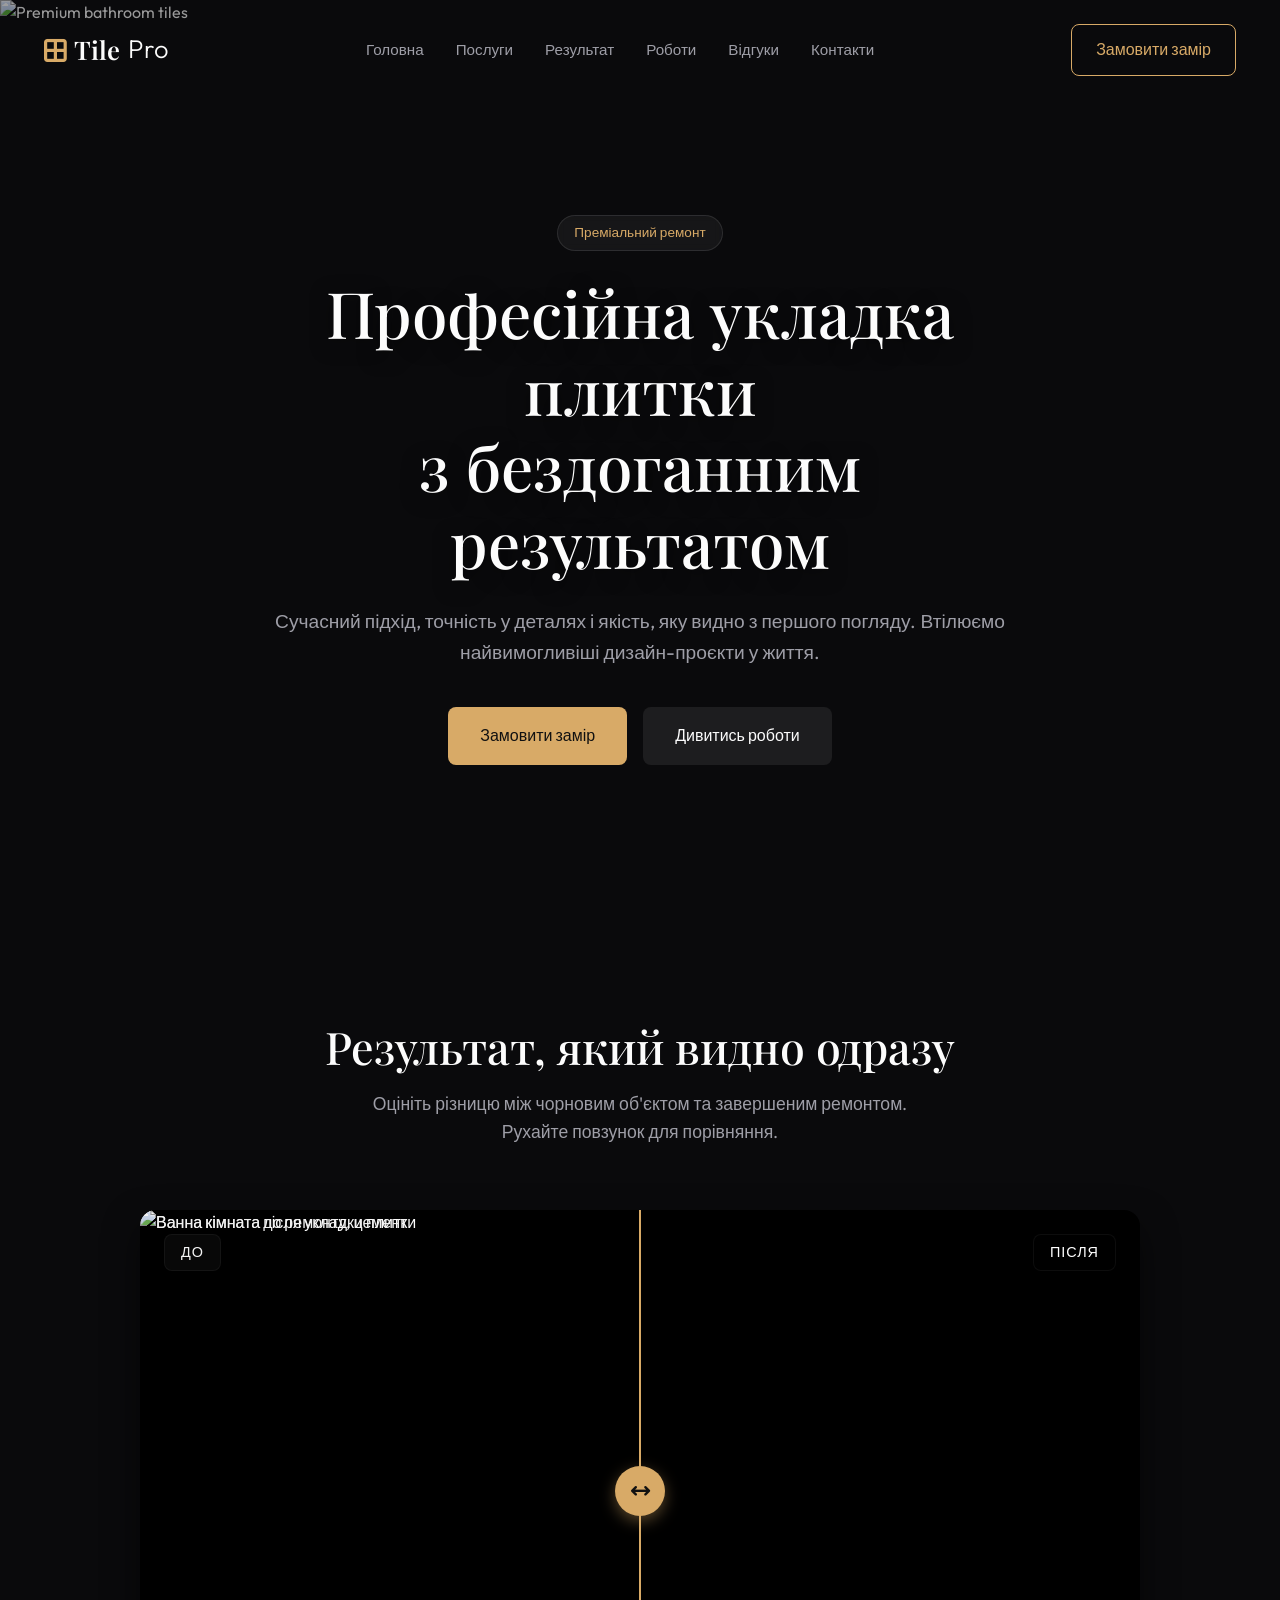
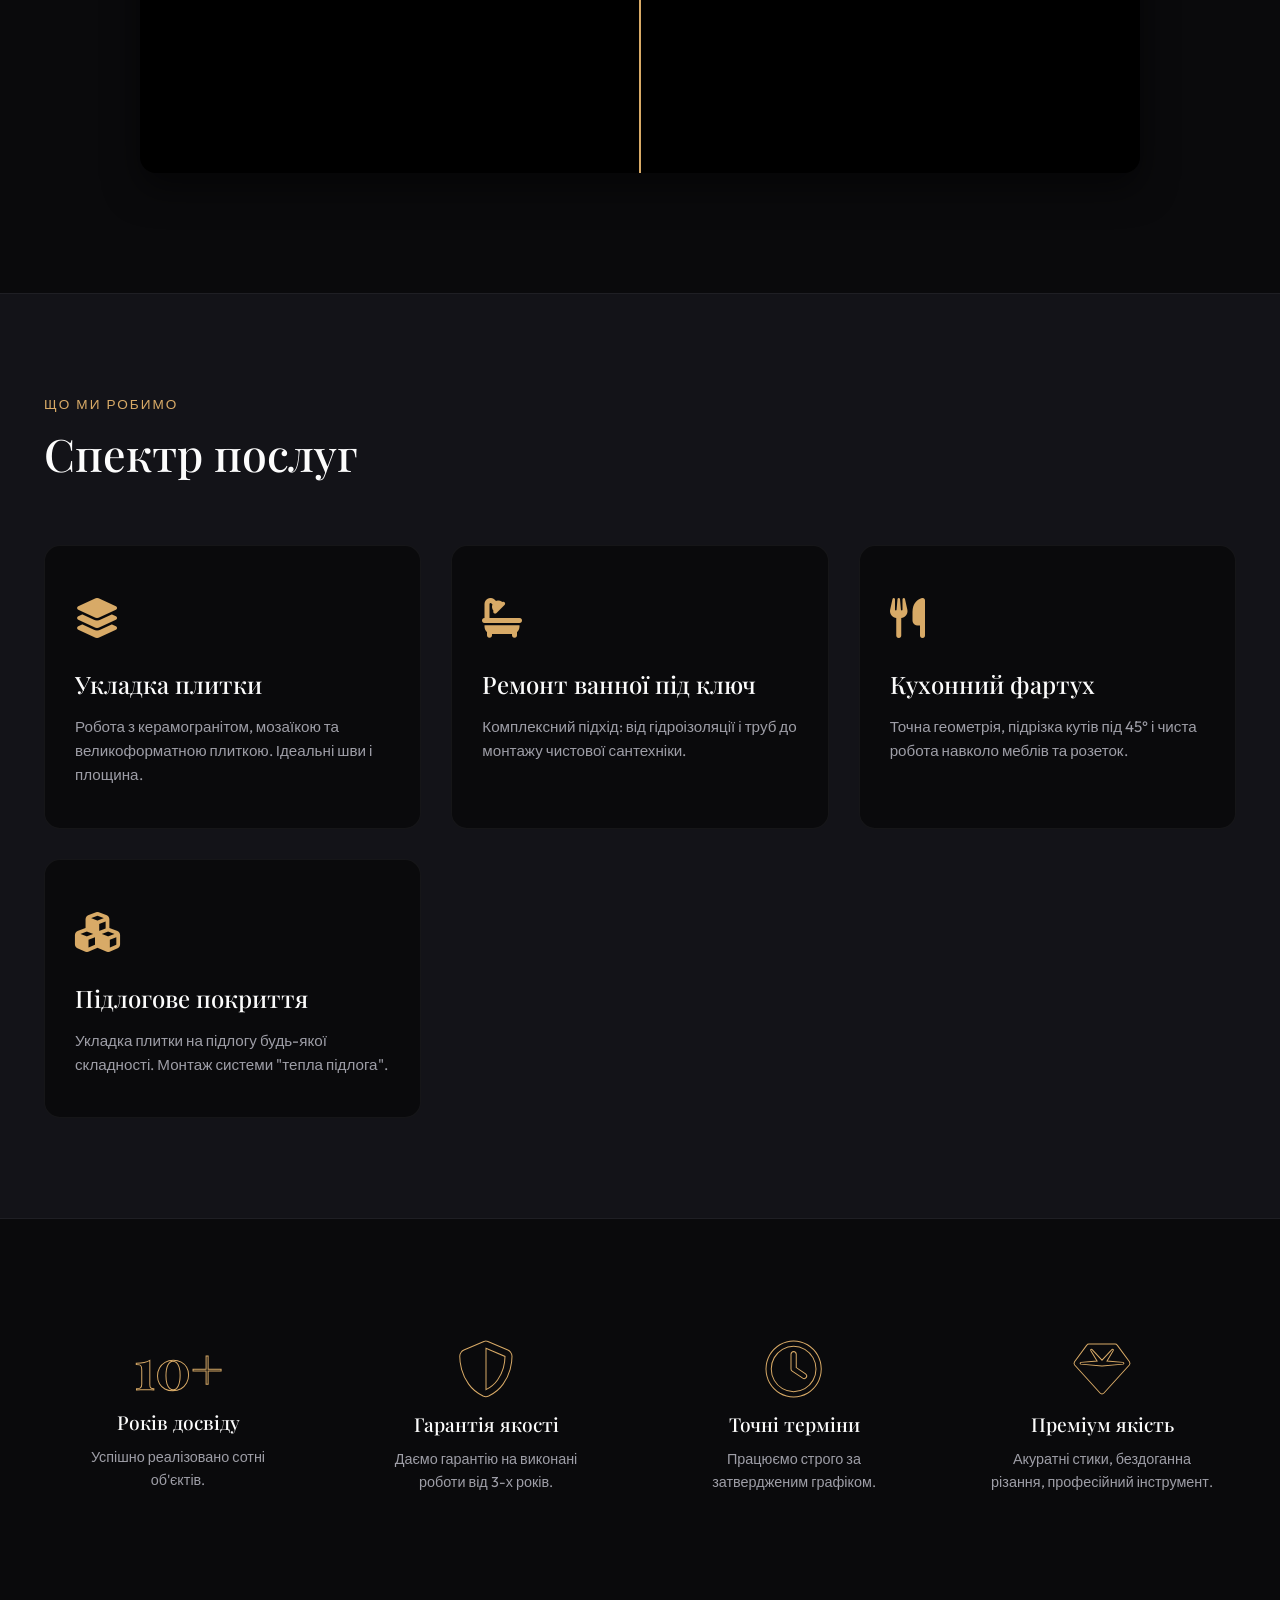
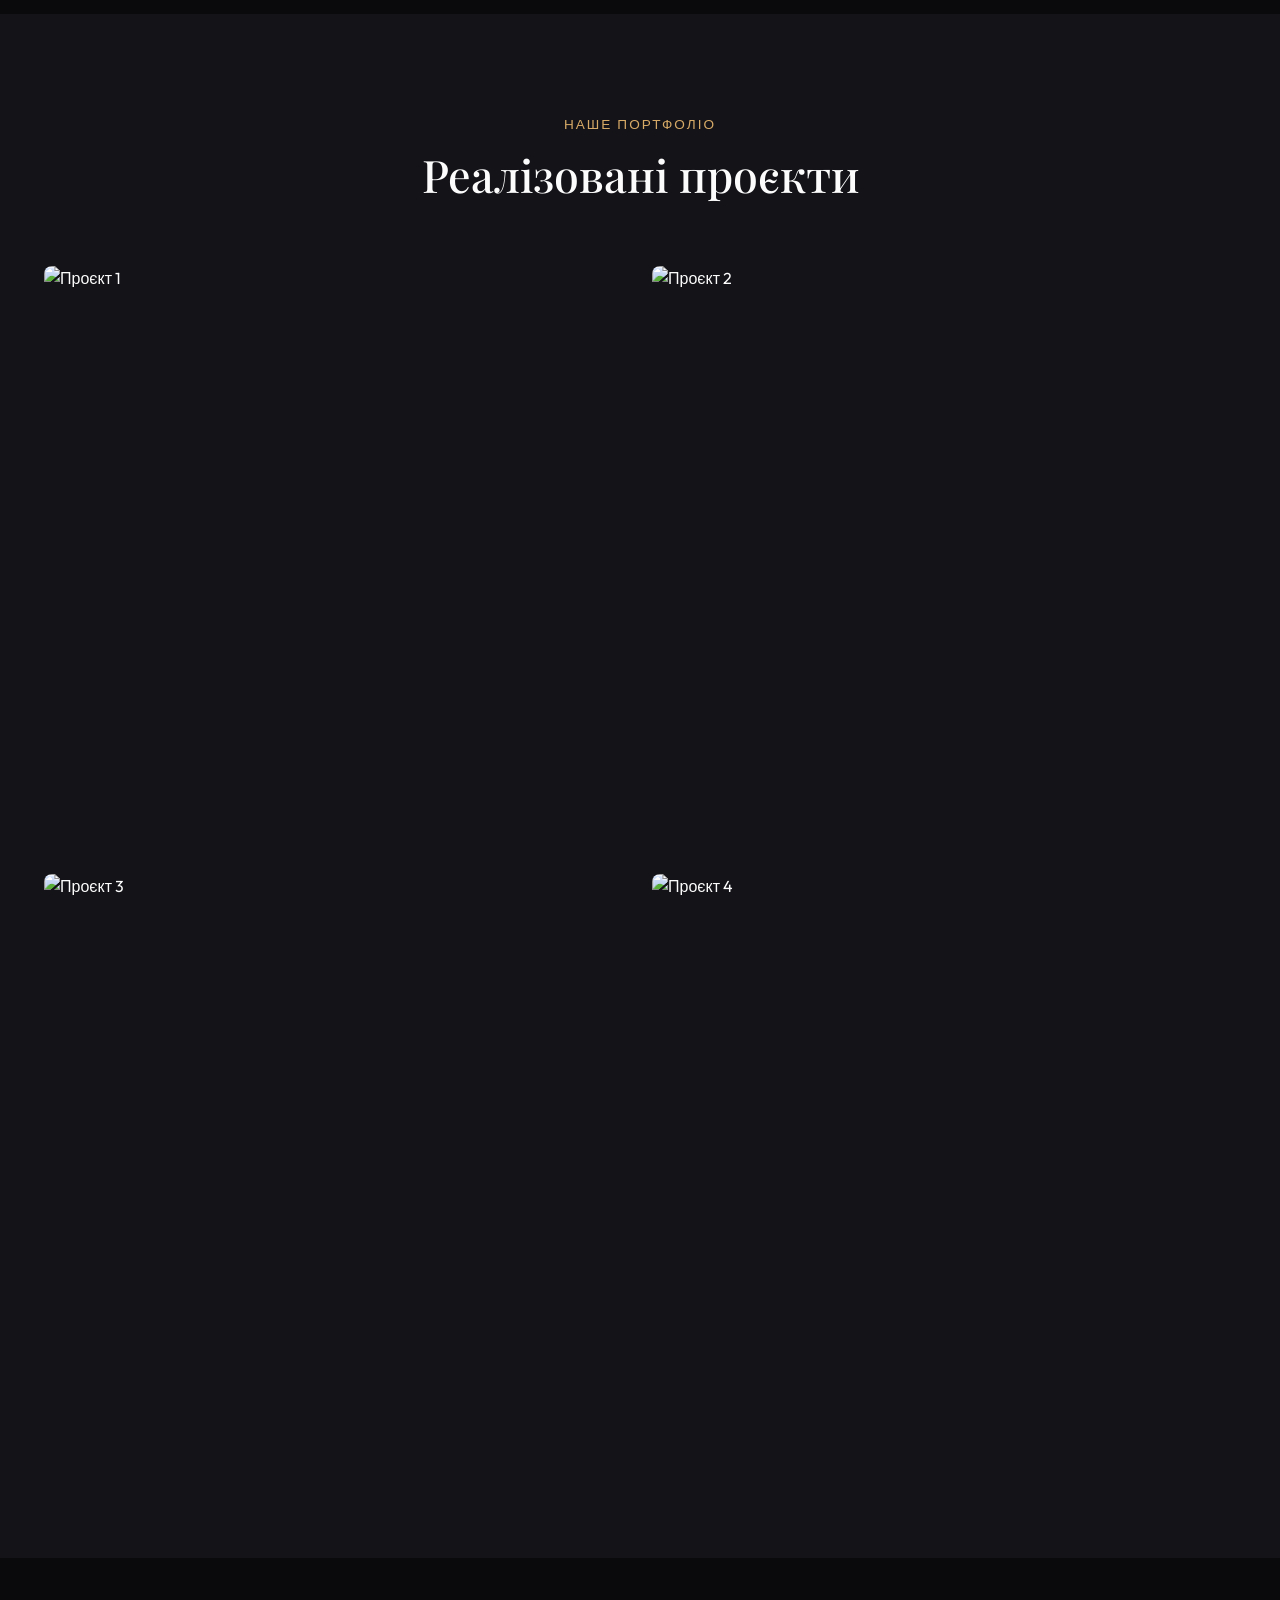
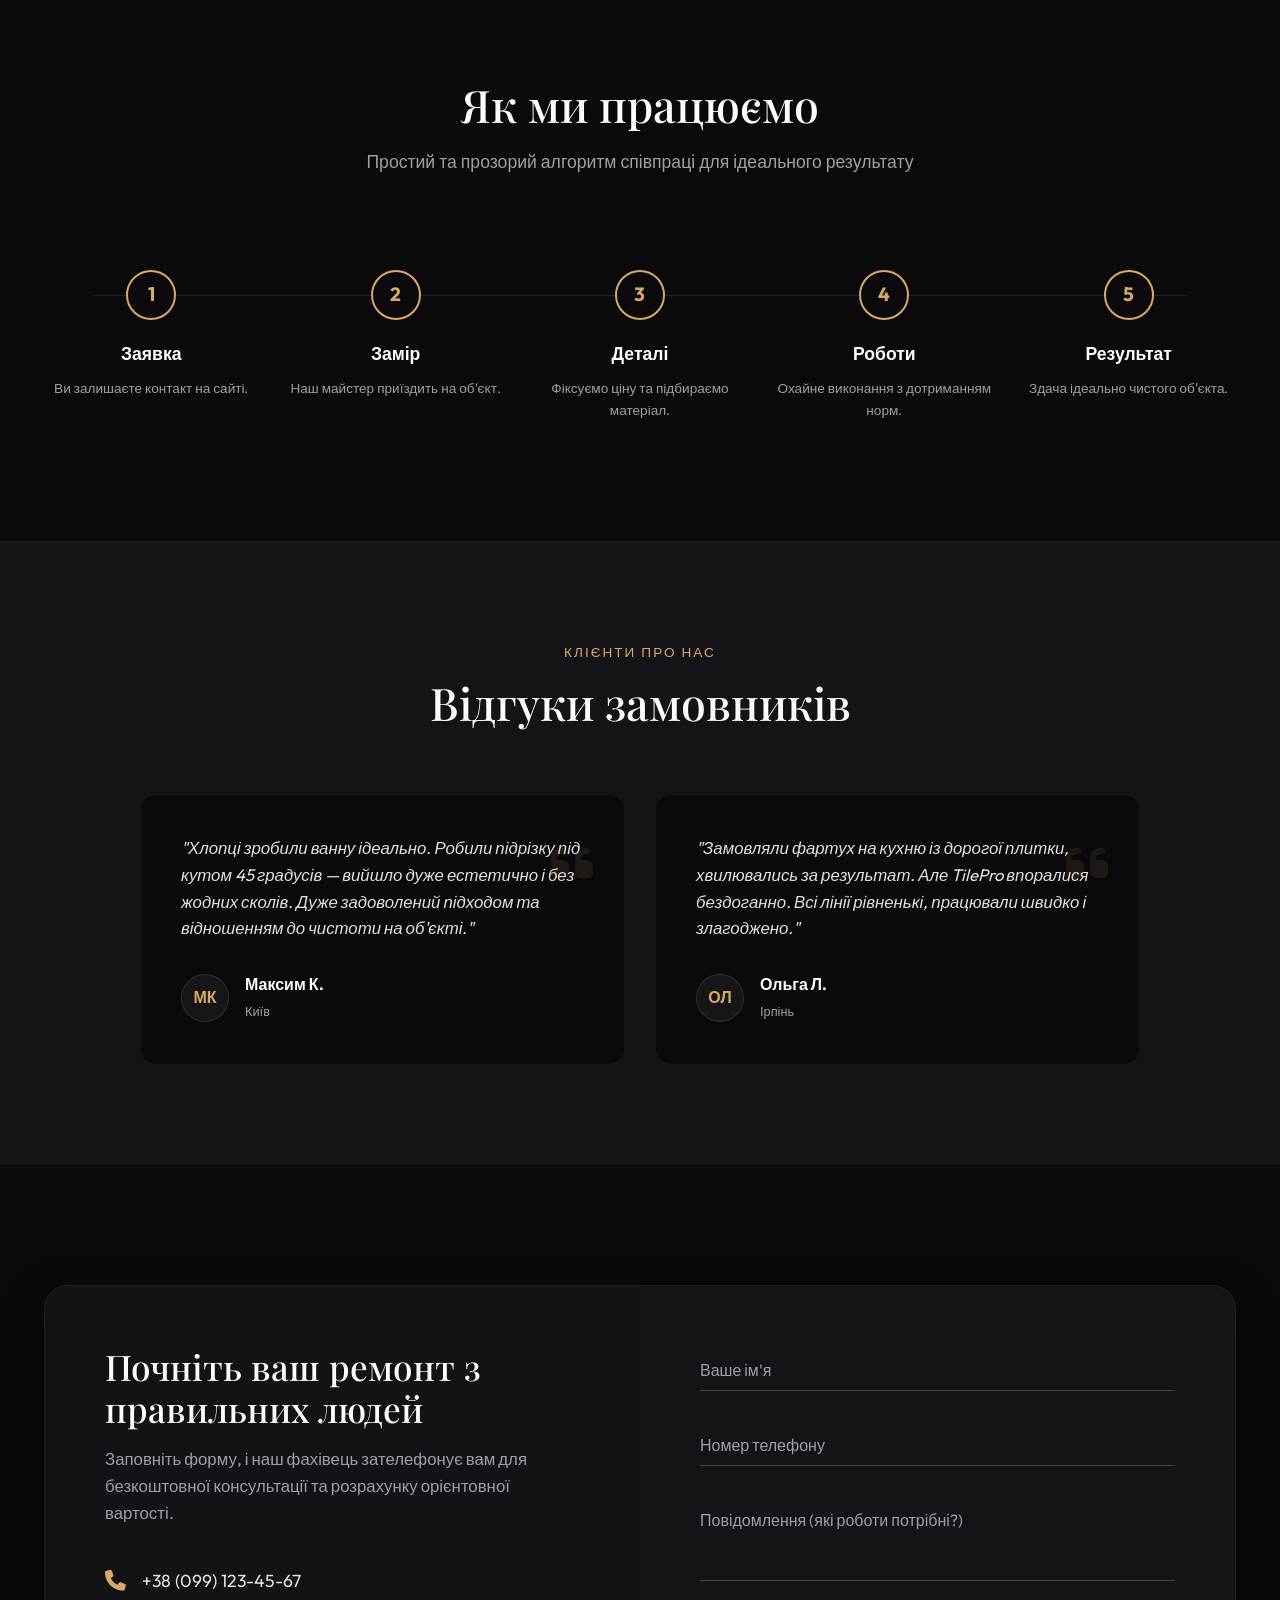
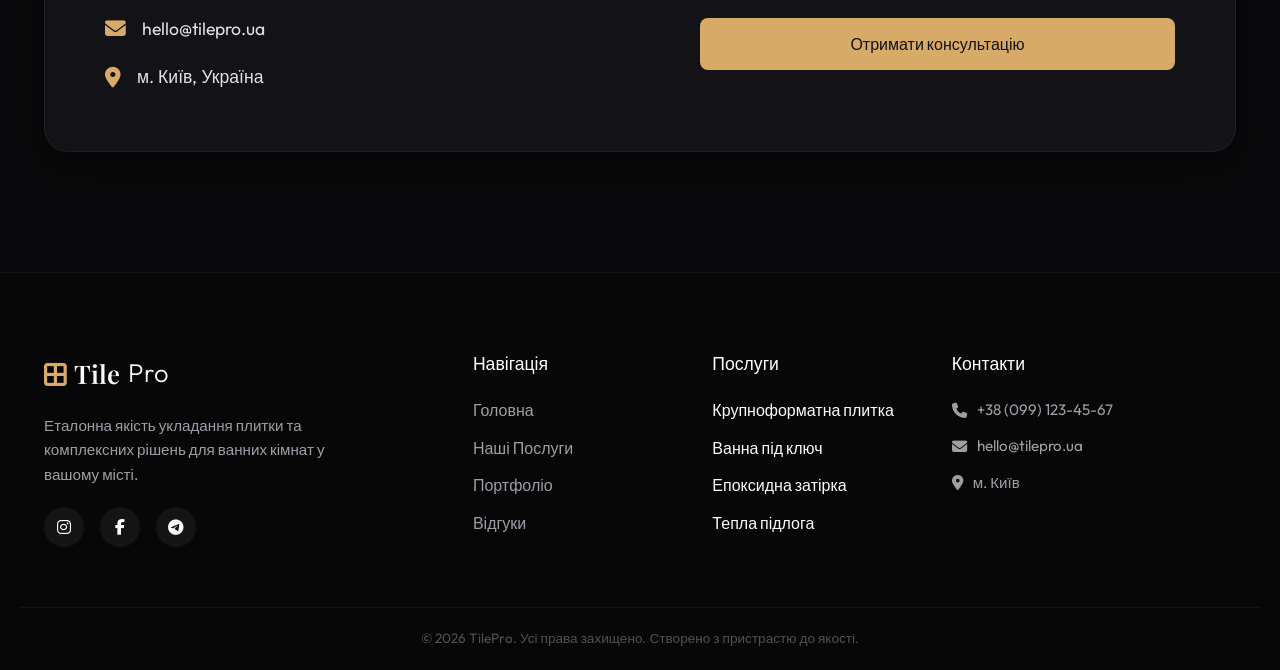
==== index.html @ 9eb6566a "Add files via upload" ====
<!DOCTYPE html>
<html lang="uk">
<head>
    <meta charset="UTF-8">
    <meta name="viewport" content="width=device-width, initial-scale=1.0">
    <title>TilePro | Професійна укладка плитки</title>
    
    <!-- Підключення шрифтів та іконок -->
    <link rel="preconnect" href="https://fonts.googleapis.com">
    <link rel="preconnect" href="https://fonts.gstatic.com" crossorigin>
    <link href="https://fonts.googleapis.com/css2?family=Outfit:wght@300;400;500;700&family=Playfair+Display:wght@500;600&display=swap" rel="stylesheet">
    <link rel="stylesheet" href="https://cdnjs.cloudflare.com/ajax/libs/font-awesome/6.4.0/css/all.min.css">
    
    <!-- Підключення стилів -->
    <link rel="stylesheet" href="style.css">
</head>
<body>

    <!-- Навігація -->
    <header class="header" id="header">
        <div class="container header-inner">
            <a href="#" class="logo">
                <span class="logo-icon"><i class="fa-solid fa-border-all"></i></span>
                Tile<span>Pro</span>
            </a>
            
            <nav class="nav">
                <ul class="nav-list">
                    <li><a href="#hero">Головна</a></li>
                    <li><a href="#services">Послуги</a></li>
                    <li><a href="#before-after">Результат</a></li>
                    <li><a href="#portfolio">Роботи</a></li>
                    <li><a href="#reviews">Відгуки</a></li>
                    <li><a href="#contact">Контакти</a></li>
                </ul>
            </nav>

            <a href="#contact" class="btn btn-outline desktop-only">Замовити замір</a>

            <div class="hamburger" id="hamburger">
                <div class="bar"></div>
                <div class="bar"></div>
                <div class="bar"></div>
            </div>
        </div>
        <!-- Мобільне меню -->
        <div class="mobile-menu" id="mobile-menu">
            <ul class="mobile-nav-list">
                <li><a href="#hero" class="mobile-link">Головна</a></li>
                <li><a href="#services" class="mobile-link">Послуги</a></li>
                <li><a href="#before-after" class="mobile-link">Результат</a></li>
                <li><a href="#portfolio" class="mobile-link">Роботи</a></li>
                <li><a href="#reviews" class="mobile-link">Відгуки</a></li>
                <li><a href="#contact" class="mobile-link">Контакти</a></li>
                <li><a href="#contact" class="btn btn-primary mt-2">Замовити замір</a></li>
            </ul>
        </div>
    </header>

    <main>
        <!-- Hero Section -->
        <section class="hero" id="hero">
            <div class="hero-bg">
                <img src="https://images.unsplash.com/photo-1620626011761-996317b8d101?q=80&w=2069&auto=format&fit=crop" alt="Premium bathroom tiles">
                <div class="hero-overlay"></div>
            </div>
            <div class="container hero-content animate-on-scroll">
                <span class="badge">Преміальний ремонт</span>
                <h1>Професійна укладка плитки<br> з бездоганним результатом</h1>
                <p>Сучасний підхід, точність у деталях і якість, яку видно з першого погляду. Втілюємо найвимогливіші дизайн-проєкти у життя.</p>
                <div class="hero-buttons">
                    <a href="#contact" class="btn btn-primary">Замовити замір</a>
                    <a href="#portfolio" class="btn btn-secondary">Дивитись роботи</a>
                </div>
            </div>
        </section>

        <!-- Before / After Section -->
        <section class="before-after-sec" id="before-after">
            <div class="container animate-on-scroll">
                <div class="section-head center">
                    <h2 class="title">Результат, який видно одразу</h2>
                    <p class="subtitle">Оцініть різницю між чорновим об'єктом та завершеним ремонтом. Рухайте повзунок для порівняння.</p>
                </div>

                <div class="slider-wrapper">
                    <!-- Component -->
                    <div class="ba-slider" id="ba-slider">
                        <!-- Після (Base image) -->
                        <div class="img-container img-after">
                            <img src="https://images.unsplash.com/photo-1552321554-5fefe8c9ef14?q=80&w=1200&auto=format&fit=crop" alt="Ванна кімната після укладки плитки" draggable="false">
                            <div class="label label-after">Після</div>
                        </div>

                        <!-- До (Clipped image via JS CSS var) -->
                        <div class="img-container img-before">
                            <img src="https://images.unsplash.com/photo-1503387762-592deb58ef4e?q=80&w=1200&auto=format&fit=crop" alt="Ванна кімната до ремонту, цемент" draggable="false">
                            <div class="label label-before">До</div>
                        </div>

                        <!-- Повзунок -->
                        <div class="slider-handle">
                            <div class="slider-handle-circle">
                                <i class="fa-solid fa-arrows-left-right"></i>
                            </div>
                        </div>
                    </div>
                </div>
            </div>
        </section>

        <!-- Services -->
        <section class="services" id="services">
            <div class="container">
                <div class="section-head animate-on-scroll">
                    <span class="accent-text">Що ми робимо</span>
                    <h2 class="title">Спектр послуг</h2>
                </div>
                
                <div class="services-grid">
                    <div class="service-card animate-on-scroll">
                        <div class="service-icon"><i class="fa-solid fa-layer-group"></i></div>
                        <h3>Укладка плитки</h3>
                        <p>Робота з керамогранітом, мозаїкою та великоформатною плиткою. Ідеальні шви і площина.</p>
                    </div>
                    <div class="service-card animate-on-scroll" style="transition-delay: 0.1s;">
                        <div class="service-icon"><i class="fa-solid fa-bath"></i></div>
                        <h3>Ремонт ванної під ключ</h3>
                        <p>Комплексний підхід: від гідроізоляції і труб до монтажу чистової сантехніки.</p>
                    </div>
                    <div class="service-card animate-on-scroll" style="transition-delay: 0.2s;">
                        <div class="service-icon"><i class="fa-solid fa-utensils"></i></div>
                        <h3>Кухонний фартух</h3>
                        <p>Точна геометрія, підрізка кутів під 45° і чиста робота навколо меблів та розеток.</p>
                    </div>
                    <div class="service-card animate-on-scroll" style="transition-delay: 0.3s;">
                        <div class="service-icon"><i class="fa-solid fa-cubes"></i></div>
                        <h3>Підлогове покриття</h3>
                        <p>Укладка плитки на підлогу будь-якої складності. Монтаж системи "тепла підлога".</p>
                    </div>
                </div>
            </div>
        </section>

        <!-- Advantages -->
        <section class="advantages" id="advantages">
            <div class="container">
                <div class="adv-grid animate-on-scroll">
                    <div class="adv-item">
                        <span class="adv-num">10+</span>
                        <h4>Років досвіду</h4>
                        <p>Успішно реалізовано сотні об'єктів.</p>
                    </div>
                    <div class="adv-item">
                        <span class="adv-num"><i class="fa-solid fa-shield-halved"></i></span>
                        <h4>Гарантія якості</h4>
                        <p>Даємо гарантію на виконані роботи від 3-х років.</p>
                    </div>
                    <div class="adv-item">
                        <span class="adv-num"><i class="fa-regular fa-clock"></i></span>
                        <h4>Точні терміни</h4>
                        <p>Працюємо строго за затвердженим графіком.</p>
                    </div>
                    <div class="adv-item">
                        <span class="adv-num"><i class="fa-solid fa-gem"></i></span>
                        <h4>Преміум якість</h4>
                        <p>Акуратні стики, бездоганна різання, професійний інструмент.</p>
                    </div>
                </div>
            </div>
        </section>

        <!-- Portfolio -->
        <section class="portfolio" id="portfolio">
            <div class="container">
                <div class="section-head center animate-on-scroll">
                    <span class="accent-text">Наше портфоліо</span>
                    <h2 class="title">Реалізовані проєкти</h2>
                </div>
                
                <div class="portfolio-grid">
                    <div class="portfolio-item animate-on-scroll">
                        <img src="https://images.unsplash.com/photo-1620408546114-c36b6fecabeb?q=80&w=800&auto=format&fit=crop" alt="Проєкт 1">
                        <div class="portfolio-info">
                            <h4>Ванна кімната "Модерн"</h4>
                            <p>Широкоформатний керамограніт</p>
                        </div>
                    </div>
                    <div class="portfolio-item animate-on-scroll" style="transition-delay: 0.1s;">
                        <img src="https://images.unsplash.com/photo-1600566753376-12c8ab7fb75b?q=80&w=800&auto=format&fit=crop" alt="Проєкт 2">
                        <div class="portfolio-info">
                            <h4>Кухня "Світла класика"</h4>
                            <p>Керамічний фартух та підлога</p>
                        </div>
                    </div>
                    <div class="portfolio-item animate-on-scroll" style="transition-delay: 0.2s;">
                        <img src="https://images.unsplash.com/photo-1584622650111-993a426fbf0a?q=80&w=800&auto=format&fit=crop" alt="Проєкт 3">
                        <div class="portfolio-info">
                            <h4>Душова зона</h4>
                            <p>Кути 45° та епоксидна фуга</p>
                        </div>
                    </div>
                    <div class="portfolio-item animate-on-scroll" style="transition-delay: 0.3s;">
                        <img src="https://images.unsplash.com/photo-1554109726-17fa13cba945?q=80&w=800&auto=format&fit=crop" alt="Проєкт 4">
                        <div class="portfolio-info">
                            <h4>Спа-ванна</h4>
                            <p>Ексклюзивна мозаїка</p>
                        </div>
                    </div>
                </div>
            </div>
        </section>

        <!-- How we work -->
        <section class="process" id="process">
            <div class="container animate-on-scroll">
                <div class="section-head center">
                    <h2 class="title">Як ми працюємо</h2>
                    <p class="subtitle">Простий та прозорий алгоритм співпраці для ідеального результату</p>
                </div>
                
                <div class="timeline">
                    <div class="time-step">
                        <div class="step-circle">1</div>
                        <h5>Заявка</h5>
                        <p>Ви залишаєте контакт на сайті.</p>
                    </div>
                    <div class="time-step">
                        <div class="step-circle">2</div>
                        <h5>Замір</h5>
                        <p>Наш майстер приїздить на об'єкт.</p>
                    </div>
                    <div class="time-step">
                        <div class="step-circle">3</div>
                        <h5>Деталі</h5>
                        <p>Фіксуємо ціну та підбираємо матеріал.</p>
                    </div>
                    <div class="time-step">
                        <div class="step-circle">4</div>
                        <h5>Роботи</h5>
                        <p>Охайне виконання з дотриманням норм.</p>
                    </div>
                    <div class="time-step">
                        <div class="step-circle">5</div>
                        <h5>Результат</h5>
                        <p>Здача ідеально чистого об'єкта.</p>
                    </div>
                </div>
            </div>
        </section>

        <!-- Testimonials -->
        <section class="reviews" id="reviews">
            <div class="container animate-on-scroll">
                <div class="section-head center">
                    <span class="accent-text">Клієнти про нас</span>
                    <h2 class="title">Відгуки замовників</h2>
                </div>
                
                <div class="review-grid">
                    <div class="review-card">
                        <div class="quote-icon"><i class="fa-solid fa-quote-left"></i></div>
                        <p class="rev-text">"Хлопці зробили ванну ідеально. Робили підрізку під кутом 45 градусів — вийшло дуже естетично і без жодних сколів. Дуже задоволений підходом та відношенням до чистоти на об'єкті."</p>
                        <div class="rev-author">
                            <div class="rev-avatar">МК</div>
                            <div>
                                <h5>Максим К.</h5>
                                <span>Київ</span>
                            </div>
                        </div>
                    </div>
                    <div class="review-card">
                        <div class="quote-icon"><i class="fa-solid fa-quote-left"></i></div>
                        <p class="rev-text">"Замовляли фартух на кухню із дорогої плитки, хвилювались за результат. Але TilePro впоралися бездоганно. Всі лінії рівненькі, працювали швидко і злагоджено."</p>
                        <div class="rev-author">
                            <div class="rev-avatar">ОЛ</div>
                            <div>
                                <h5>Ольга Л.</h5>
                                <span>Ірпінь</span>
                            </div>
                        </div>
                    </div>
                </div>
            </div>
        </section>

        <!-- Contact Section -->
        <section class="contact" id="contact">
            <div class="container animate-on-scroll">
                <div class="contact-box">
                    <div class="contact-info">
                        <h2>Почніть ваш ремонт з правильних людей</h2>
                        <p>Заповніть форму, і наш фахівець зателефонує вам для безкоштовної консультації та розрахунку орієнтовної вартості.</p>
                        
                        <div class="contact-list">
                            <div class="c-item">
                                <i class="fa-solid fa-phone"></i>
                                <span>+38 (099) 123-45-67</span>
                            </div>
                            <div class="c-item">
                                <i class="fa-solid fa-envelope"></i>
                                <span>hello@tilepro.ua</span>
                            </div>
                            <div class="c-item">
                                <i class="fa-solid fa-location-dot"></i>
                                <span>м. Київ, Україна</span>
                            </div>
                        </div>
                    </div>
                    <div class="contact-form-wrap">
                        <form id="contactForm" class="form">
                            <div class="input-group">
                                <input type="text" id="name" placeholder=" " required>
                                <label for="name">Ваше ім'я</label>
                            </div>
                            <div class="input-group">
                                <input type="tel" id="phone" placeholder=" " required>
                                <label for="phone">Номер телефону</label>
                            </div>
                            <div class="input-group">
                                <textarea id="message" rows="3" placeholder=" " required></textarea>
                                <label for="message">Повідомлення (які роботи потрібні?)</label>
                            </div>
                            <button type="submit" class="btn btn-primary w-100">Отримати консультацію</button>
                            <div id="form-message" class="form-success-message">Дякуємо! Ми зв'яжемося з вами найближчим часом.</div>
                        </form>
                    </div>
                </div>
            </div>
        </section>
    </main>

    <!-- Footer -->
    <footer class="footer">
        <div class="container footer-grid">
            <div class="footer-col brand-col">
                <a href="#" class="logo">
                    <span class="logo-icon"><i class="fa-solid fa-border-all"></i></span>
                    Tile<span>Pro</span>
                </a>
                <p>Еталонна якість укладання плитки та комплексних рішень для ванних кімнат у вашому місті.</p>
                <div class="socials">
                    <a href="#"><i class="fa-brands fa-instagram"></i></a>
                    <a href="#"><i class="fa-brands fa-facebook-f"></i></a>
                    <a href="#"><i class="fa-brands fa-telegram"></i></a>
                </div>
            </div>
            
            <div class="footer-col">
                <h4>Навігація</h4>
                <ul>
                    <li><a href="#hero">Головна</a></li>
                    <li><a href="#services">Наші Послуги</a></li>
                    <li><a href="#portfolio">Портфоліо</a></li>
                    <li><a href="#reviews">Відгуки</a></li>
                </ul>
            </div>
            
            <div class="footer-col">
                <h4>Послуги</h4>
                <ul>
                    <li>Крупноформатна плитка</li>
                    <li>Ванна під ключ</li>
                    <li>Епоксидна затірка</li>
                    <li>Тепла підлога</li>
                </ul>
            </div>

            <div class="footer-col">
                <h4>Контакти</h4>
                <ul class="contacts-footer">
                    <li><i class="fa-solid fa-phone"></i> +38 (099) 123-45-67</li>
                    <li><i class="fa-solid fa-envelope"></i> hello@tilepro.ua</li>
                    <li><i class="fa-solid fa-location-dot"></i> м. Київ</li>
                </ul>
            </div>
        </div>
        <div class="footer-bottom container">
            <p>&copy; 2026 TilePro. Усі права захищено. Створено з пристрастю до якості.</p>
        </div>
    </footer>

    <!-- Підключення JavaScript -->
    <script src="script.js"></script>
</body>
</html>
---- style.css ----
/* =========================================
   Base Settings & Variables
   ========================================= */
:root {
    --bg-base: #0a0a0c;
    --bg-card: #131318;
    --bg-glass: rgba(19, 19, 24, 0.85);
    
    --text-main: #fcfcfc;
    --text-muted: #9e9ea7;
    
    --accent-color: #d8aa67; /* Колір дорогого золота / шампань */
    --accent-hover: #efc483;
    
    --font-heading: 'Playfair Display', serif;
    --font-body: 'Outfit', sans-serif;
    
    --radius-sm: 8px;
    --radius-md: 16px;
    --radius-lg: 24px;
    
    --transition: all 0.4s cubic-bezier(0.25, 0.46, 0.45, 0.94);
    --shadow-premium: 0 15px 35px rgba(0, 0, 0, 0.5);
    --border-light: 1px solid rgba(255, 255, 255, 0.05);
}

* {
    margin: 0;
    padding: 0;
    box-sizing: border-box;
}

html {
    scroll-behavior: smooth;
}

body {
    background-color: var(--bg-base);
    color: var(--text-main);
    font-family: var(--font-body);
    line-height: 1.6;
    overflow-x: hidden;
}

ul { list-style: none; }
a { text-decoration: none; color: inherit; transition: var(--transition); }
img { max-width: 100%; display: block; }

.container {
    width: 100%;
    max-width: 1240px;
    margin: 0 auto;
    padding: 0 24px;
}

/* =========================================
   Typography & Reusables
   ========================================= */
h1, h2, h3, h4 {
    font-family: var(--font-heading);
    font-weight: 500;
    line-height: 1.2;
}

h2 {
    font-size: 2.8rem;
    margin-bottom: 1rem;
}

.section-head { margin-bottom: 4rem; }
.section-head.center { text-align: center; }
.accent-text {
    color: var(--accent-color);
    text-transform: uppercase;
    letter-spacing: 2px;
    font-size: 0.85rem;
    font-family: var(--font-body);
    display: block;
    margin-bottom: 12px;
}
.subtitle {
    color: var(--text-muted);
    font-size: 1.1rem;
    max-width: 600px;
    margin: 0 auto;
}

/* =========================================
   Buttons
   ========================================= */
.btn {
    display: inline-block;
    padding: 16px 32px;
    border-radius: var(--radius-sm);
    font-weight: 500;
    font-size: 1rem;
    cursor: pointer;
    text-align: center;
    border: none;
    font-family: var(--font-body);
    transition: var(--transition);
}

.btn-primary {
    background: var(--accent-color);
    color: #111;
}

.btn-primary:hover {
    background: var(--accent-hover);
    transform: translateY(-2px);
    box-shadow: 0 10px 20px rgba(216, 170, 103, 0.2);
}

.btn-secondary {
    background: rgba(255, 255, 255, 0.08);
    color: var(--text-main);
}

.btn-secondary:hover {
    background: rgba(255, 255, 255, 0.15);
    transform: translateY(-2px);
}

.btn-outline {
    background: transparent;
    border: 1px solid var(--accent-color);
    color: var(--accent-color);
    padding: 12px 24px;
}

.btn-outline:hover {
    background: var(--accent-color);
    color: #111;
}

/* =========================================
   Header & Nav
   ========================================= */
.header {
    position: fixed;
    top: 0; left: 0; width: 100%;
    padding: 24px 0;
    z-index: 1000;
    transition: var(--transition);
}

.header.scrolled {
    padding: 16px 0;
    background: var(--bg-glass);
    backdrop-filter: blur(16px);
    -webkit-backdrop-filter: blur(16px);
    border-bottom: var(--border-light);
}

.header-inner {
    display: flex;
    justify-content: space-between;
    align-items: center;
}

.logo {
    font-size: 1.6rem;
    font-family: var(--font-heading);
    font-weight: 600;
    display: flex;
    align-items: center;
    gap: 8px;
}

.logo-icon { color: var(--accent-color); }
.logo span:not(.logo-icon) { font-family: var(--font-body); font-weight: 300; }

.nav-list { display: flex; gap: 32px; }
.nav-list a {
    font-size: 0.95rem;
    color: var(--text-muted);
}
.nav-list a:hover { color: var(--text-main); }

/* Hamburger Menu */
.hamburger { display: none; cursor: pointer; z-index: 1001; }
.hamburger .bar {
    width: 25px; height: 2px;
    background-color: var(--text-main);
    margin: 6px 0;
    transition: var(--transition);
}
.mobile-menu {
    position: fixed;
    top: 0; right: -100%; width: 300px; height: 100vh;
    background: var(--bg-card); border-left: var(--border-light);
    display: flex; flex-direction: column; align-items: center; justify-content: center;
    transition: right 0.4s ease;
    z-index: 999;
}
.mobile-menu.active { right: 0; }
.mobile-nav-list { display: flex; flex-direction: column; gap: 24px; text-align: center; width: 100%; padding: 0 40px; }
.mobile-nav-list a.mobile-link { font-size: 1.2rem; color: var(--text-muted); display: block;}
.mobile-nav-list a:hover { color: var(--accent-color); }
.mt-2 { margin-top: 20px; width: 100%; }
.desktop-only { display: block; }

@media(max-width: 900px) {
    .nav { display: none; }
    .desktop-only { display: none; }
    .hamburger { display: block; }
    .hamburger.active .bar:nth-child(1) { transform: translateY(8px) rotate(45deg); }
    .hamburger.active .bar:nth-child(2) { opacity: 0; }
    .hamburger.active .bar:nth-child(3) { transform: translateY(-8px) rotate(-45deg); }
}

/* =========================================
   Hero Section
   ========================================= */
.hero {
    position: relative;
    height: 100vh;
    min-height: 700px;
    display: flex;
    align-items: center;
    justify-content: center;
}

.hero-bg {
    position: absolute;
    top: 0; left: 0; width: 100%; height: 100%;
    z-index: -1;
}
.hero-bg img { width: 100%; height: 100%; object-fit: cover; }
.hero-overlay {
    position: absolute; top: 0; left: 0; width: 100%; height: 100%;
    background: linear-gradient(to bottom, rgba(10, 10, 12, 0.4) 0%, rgba(10, 10, 12, 0.95) 100%);
}

.hero-content {
    text-align: center;
    max-width: 800px;
    z-index: 2;
    margin-top: 80px;
}

.badge {
    display: inline-block;
    padding: 6px 16px;
    background: rgba(255, 255, 255, 0.05);
    border: 1px solid rgba(255,255,255,0.1);
    border-radius: 50px;
    font-size: 0.85rem;
    color: var(--accent-color);
    margin-bottom: 24px;
    backdrop-filter: blur(4px);
}

.hero h1 {
    font-size: 4rem;
    margin-bottom: 24px;
    text-shadow: 0 4px 20px rgba(0,0,0,0.5);
}

.hero p {
    font-size: 1.2rem;
    color: var(--text-muted);
    margin-bottom: 40px;
}

.hero-buttons {
    display: flex; gap: 16px; justify-content: center;
}

@media(max-width: 768px) {
    .hero h1 { font-size: 2.8rem; }
    .hero-buttons { flex-direction: column; }
    .hero p { font-size: 1.05rem; }
}

/* =========================================
   Before / After Section
   ========================================= */
.before-after-sec { padding: 120px 0; }
.slider-wrapper { max-width: 1000px; margin: 0 auto; position: relative; }

/* Основний контейнер слайдера */
.ba-slider {
    position: relative;
    width: 100%;
    aspect-ratio: 16/9; /* Висота адаптується під ширину автоматично */
    border-radius: var(--radius-md);
    overflow: hidden;
    user-select: none;
    background: #000;
    box-shadow: var(--shadow-premium);
    /* За замовчуванням повзунок на 50% */
    --position: 50%;
}

.img-container { position: absolute; inset: 0; width: 100%; height: 100%; }
.img-container img { width: 100%; height: 100%; object-fit: cover; }

/* After img є просто тлом */
.img-after {}

/* Before img зрізається через clip-path на основі змінної --position */
.img-before {
    clip-path: polygon(0 0, var(--position) 0, var(--position) 100%, 0 100%);
    filter: contrast(0.9) grayscale(20%); /* трохи глушимо 'до' для ефекту */
}

.label {
    position: absolute;
    top: 24px;
    padding: 6px 16px;
    background: rgba(0,0,0,0.6);
    backdrop-filter: blur(4px);
    border-radius: var(--radius-sm);
    font-size: 0.9rem;
    text-transform: uppercase;
    letter-spacing: 1px;
    color: #fff;
    pointer-events: none;
    border: var(--border-light);
}

.label-before { left: 24px; }
.label-after { right: 24px; }

.slider-handle {
    position: absolute;
    top: 0;
    bottom: 0;
    left: var(--position);
    width: 2px;
    background-color: var(--accent-color);
    transform: translateX(-50%);
    pointer-events: none;
    box-shadow: 0 0 15px rgba(0,0,0,0.5);
    z-index: 10;
}

.slider-handle-circle {
    position: absolute;
    top: 50%; left: 50%;
    transform: translate(-50%, -50%);
    width: 50px; height: 50px;
    background: var(--accent-color);
    border-radius: 50%;
    display: flex; align-items: center; justify-content: center;
    color: #111;
    font-size: 1.2rem;
    box-shadow: 0 5px 15px rgba(216, 170, 103, 0.4);
    cursor: grab;
    pointer-events: auto; /* Повертаємо події для кружечка і самої лінії поруч (via script) */
}

.ba-slider:active .slider-handle-circle { cursor: grabbing; transform: translate(-50%, -50%) scale(0.95); }

@media(max-width: 768px) {
    .ba-slider { aspect-ratio: 4/3; }
    .label { top: 16px; font-size: 0.8rem; }
    .slider-handle-circle { width: 40px; height: 40px; font-size: 1rem; }
}

/* =========================================
   Services Section
   ========================================= */
.services { padding: 100px 0; background: var(--bg-card); border-top: var(--border-light); border-bottom: var(--border-light);}
.services-grid {
    display: grid;
    grid-template-columns: repeat(auto-fit, minmax(280px, 1fr));
    gap: 30px;
}
.service-card {
    background: var(--bg-base);
    padding: 40px 30px;
    border-radius: var(--radius-md);
    border: var(--border-light);
    transition: var(--transition);
    position: relative;
    overflow: hidden;
}
.service-card::after {
    content: '';
    position: absolute;
    top: 0; left: 0; width: 100%; height: 3px;
    background: var(--accent-color);
    transform: scaleX(0); transform-origin: left; transition: transform 0.4s ease;
}
.service-card:hover { transform: translateY(-10px); border-color: rgba(255,255,255,0.1); }
.service-card:hover::after { transform: scaleX(1); }

.service-icon {
    font-size: 2.5rem; color: var(--accent-color);
    margin-bottom: 20px;
    display: inline-block;
}
.service-card h3 { font-size: 1.5rem; margin-bottom: 16px; }
.service-card p { color: var(--text-muted); font-size: 0.95rem; }

/* =========================================
   Advantages
   ========================================= */
.advantages { padding: 100px 0; }
.adv-grid { display: grid; grid-template-columns: repeat(4, 1fr); gap: 40px; text-align: center;}
.adv-item { padding: 20px; }
.adv-num {
    display: block; font-size: 3.5rem;
    font-family: var(--font-heading);
    color: var(--bg-base); /* Text stroke effect */
    -webkit-text-stroke: 1px var(--accent-color);
    font-weight: 700;
    margin-bottom: 16px;
    line-height: 1;
}
.adv-item h4 { font-size: 1.2rem; margin-bottom: 12px; }
.adv-item p { color: var(--text-muted); font-size: 0.9rem;}

@media(max-width: 900px) { .adv-grid { grid-template-columns: repeat(2, 1fr); gap: 20px;} }
@media(max-width: 500px) { .adv-grid { grid-template-columns: 1fr; } }

/* =========================================
   Portfolio
   ========================================= */
.portfolio { padding: 100px 0; background: var(--bg-card); }
.portfolio-grid {
    display: grid;
    grid-template-columns: repeat(auto-fit, minmax(400px, 1fr));
    gap: 24px;
}
@media(max-width: 600px){ .portfolio-grid { grid-template-columns: 1fr; } }

.portfolio-item {
    position: relative;
    border-radius: var(--radius-sm);
    overflow: hidden;
    aspect-ratio: 1/1;
    cursor: pointer;
}
.portfolio-item img {
    width: 100%; height: 100%;
    object-fit: cover;
    transition: transform 0.6s ease;
}
.portfolio-info {
    position: absolute; inset: 0;
    background: linear-gradient(to top, rgba(0,0,0,0.9), transparent);
    display: flex; flex-direction: column; justify-content: flex-end;
    padding: 30px;
    opacity: 0; transition: var(--transition);
}
.portfolio-item:hover img { transform: scale(1.05); }
.portfolio-item:hover .portfolio-info { opacity: 1; }
.portfolio-info h4 { font-size: 1.6rem; color: #fff; }
.portfolio-info p { color: var(--accent-color); margin-top: 8px; font-weight: 500;}

/* =========================================
   Process (Timeline)
   ========================================= */
.process { padding: 120px 0; }
.timeline {
    display: flex;
    justify-content: space-between;
    align-items: flex-start;
    position: relative;
    padding-top: 30px;
}
/* Горизонтальна лінія */
.timeline::before {
    content: '';
    position: absolute;
    top: 55px; left: 50px; right: 50px;
    height: 1px;
    background: rgba(255,255,255,0.1);
    z-index: 0;
}
.time-step {
    position: relative;
    z-index: 1;
    text-align: center;
    width: 18%;
}
.step-circle {
    width: 50px; height: 50px;
    background: var(--bg-base);
    border: 2px solid var(--accent-color);
    color: var(--accent-color);
    border-radius: 50%;
    display: flex; align-items: center; justify-content: center;
    font-size: 1.2rem; font-weight: 700;
    margin: 0 auto 20px;
    transition: var(--transition);
}
.time-step:hover .step-circle { background: var(--accent-color); color: #111; box-shadow: 0 0 20px rgba(216,170,103,0.3);}
.time-step h5 { font-size: 1.1rem; margin-bottom: 10px; color: #fff; }
.time-step p { font-size: 0.85rem; color: var(--text-muted); }

@media(max-width: 900px) {
    .timeline { flex-direction: column; gap: 40px; }
    .timeline::before {
        top: 30px; left: 24px; bottom: 50px; right: auto;
        height: auto; width: 1px;
    }
    .time-step { width: 100%; display: flex; align-items: flex-start; text-align: left; }
    .step-circle { margin: 0 24px 0 0; flex-shrink: 0; }
    .time-step h5 { margin-bottom: 4px; margin-top: 8px;}
}

/* =========================================
   Reviews
   ========================================= */
.reviews { padding: 100px 0; background: var(--bg-card); border-top: var(--border-light); }
.review-grid {
    display: grid;
    grid-template-columns: repeat(auto-fit, minmax(400px, 1fr));
    gap: 30px; max-width: 1000px; margin: 0 auto;
}
@media(max-width: 768px){ .review-grid{ grid-template-columns: 1fr;} }

.review-card {
    background: var(--bg-base);
    padding: 40px;
    border-radius: var(--radius-md);
    border: var(--border-light);
    position: relative;
}
.quote-icon {
    font-size: 3rem; color: rgba(216,170,103, 0.1);
    position: absolute; top: 30px; right: 30px;
}
.rev-text { font-style: italic; color: #e1e1e1; font-size: 1.05rem; margin-bottom: 30px; }
.rev-author { display: flex; align-items: center; gap: 16px; }
.rev-avatar {
    width: 48px; height: 48px;
    border-radius: 50%;
    background: rgba(255,255,255,0.05);
    color: var(--accent-color);
    display: flex; align-items: center; justify-content: center;
    font-weight: 700; border: 1px solid rgba(255,255,255,0.1);
}
.rev-author h5 { font-size: 1rem; color: #fff;}
.rev-author span { font-size: 0.8rem; color: var(--text-muted); }

/* =========================================
   Contact Form Block
   ========================================= */
.contact { padding: 120px 0; }
.contact-box {
    display: flex;
    background: var(--bg-card);
    border-radius: var(--radius-lg);
    overflow: hidden;
    border: var(--border-light);
    box-shadow: var(--shadow-premium);
}
.contact-info, .contact-form-wrap { padding: 60px; flex: 1; }
.contact-info { background: url('https://images.unsplash.com/photo-1560518883-ce09059eeffa?q=80&w=800&auto=format&fit=crop') center/cover; position: relative; }
.contact-info::before {
    content: ''; position: absolute; inset: 0;
    background: rgba(19, 19, 24, 0.9);
}
.contact-info > * { position: relative; z-index: 1; }
.contact-info h2 { font-size: 2.2rem; margin-bottom: 16px; }
.contact-info p { color: var(--text-muted); margin-bottom: 40px; font-size: 1.05rem; }

.contact-list { display: flex; flex-direction: column; gap: 20px; }
.c-item { display: flex; align-items: center; gap: 16px; font-size: 1.1rem; color: #e1e1e1; }
.c-item i { color: var(--accent-color); font-size: 1.3rem; }

.input-group { position: relative; margin-bottom: 30px; }
.input-group input, .input-group textarea {
    width: 100%;
    padding: 12px 0;
    background: transparent; border: none;
    border-bottom: 1px solid rgba(255,255,255,0.2);
    color: #fff; font-size: 1rem; font-family: var(--font-body);
    transition: var(--transition); outline: none; resize: none;
}
.input-group label {
    position: absolute; top: 12px; left: 0;
    color: var(--text-muted); transition: var(--transition); pointer-events: none;
}
.input-group input:focus, .input-group textarea:focus { border-bottom-color: var(--accent-color); }
.input-group input:focus + label, .input-group input:not(:placeholder-shown) + label,
.input-group textarea:focus + label, .input-group textarea:not(:placeholder-shown) + label {
    top: -20px; font-size: 0.8rem; color: var(--accent-color);
}
.w-100 { width: 100%; }

.form-success-message {
    display: none; padding: 15px; background: rgba(144, 238, 144, 0.1); border-left: 3px solid #66b566; color: #66b566; margin-top: 20px; border-radius: 4px;
}
.form-success-message.active { display: block; animation: fadeIn 0.5s ease; }

@media(max-width: 900px) {
    .contact-box { flex-direction: column; }
    .contact-info, .contact-form-wrap { padding: 40px; }
}

/* =========================================
   Footer
   ========================================= */
.footer { background: #070708; padding: 80px 0 20px; border-top: var(--border-light); }
.footer-grid { display: grid; grid-template-columns: 2fr 1fr 1fr 1.5fr; gap: 50px; margin-bottom: 60px; }
.brand-col p { color: var(--text-muted); font-size: 0.95rem; margin: 20px 0; max-width: 300px; }
.socials { display: flex; gap: 16px; }
.socials a { width: 40px; height: 40px; border-radius: 50%; background: rgba(255,255,255,0.05); display: flex; align-items: center; justify-content: center; transition: var(--transition); }
.socials a:hover { background: var(--accent-color); color: #111; }
.footer-col h4 { font-family: var(--font-body); font-weight: 500; font-size: 1.1rem; margin-bottom: 24px; color: #fff;}
.footer-col ul { display: flex; flex-direction: column; gap: 12px; }
.footer-col ul a { color: var(--text-muted); }
.footer-col ul a:hover { color: var(--accent-color); padding-left: 5px; }
.contacts-footer li { color: var(--text-muted); display: flex; align-items: center; gap: 10px; font-size: 0.95rem;}

.footer-bottom { text-align: center; border-top: var(--border-light); padding-top: 20px; color: rgba(255,255,255,0.3); font-size: 0.85rem;}

@media(max-width: 900px){ .footer-grid { grid-template-columns: repeat(2, 1fr); gap: 40px; } }
@media(max-width: 600px){ .footer-grid { grid-template-columns: 1fr; gap: 30px; } }

/* =========================================
   Animations Utility
   ========================================= */
.animate-on-scroll {
    opacity: 0;
    transform: translateY(30px);
    transition: opacity 0.8s ease-out, transform 0.8s ease-out;
}
.animate-on-scroll.is-visible {
    opacity: 1;
    transform: translateY(0);
}
@keyframes fadeIn { from { opacity: 0; } to { opacity: 1; } }
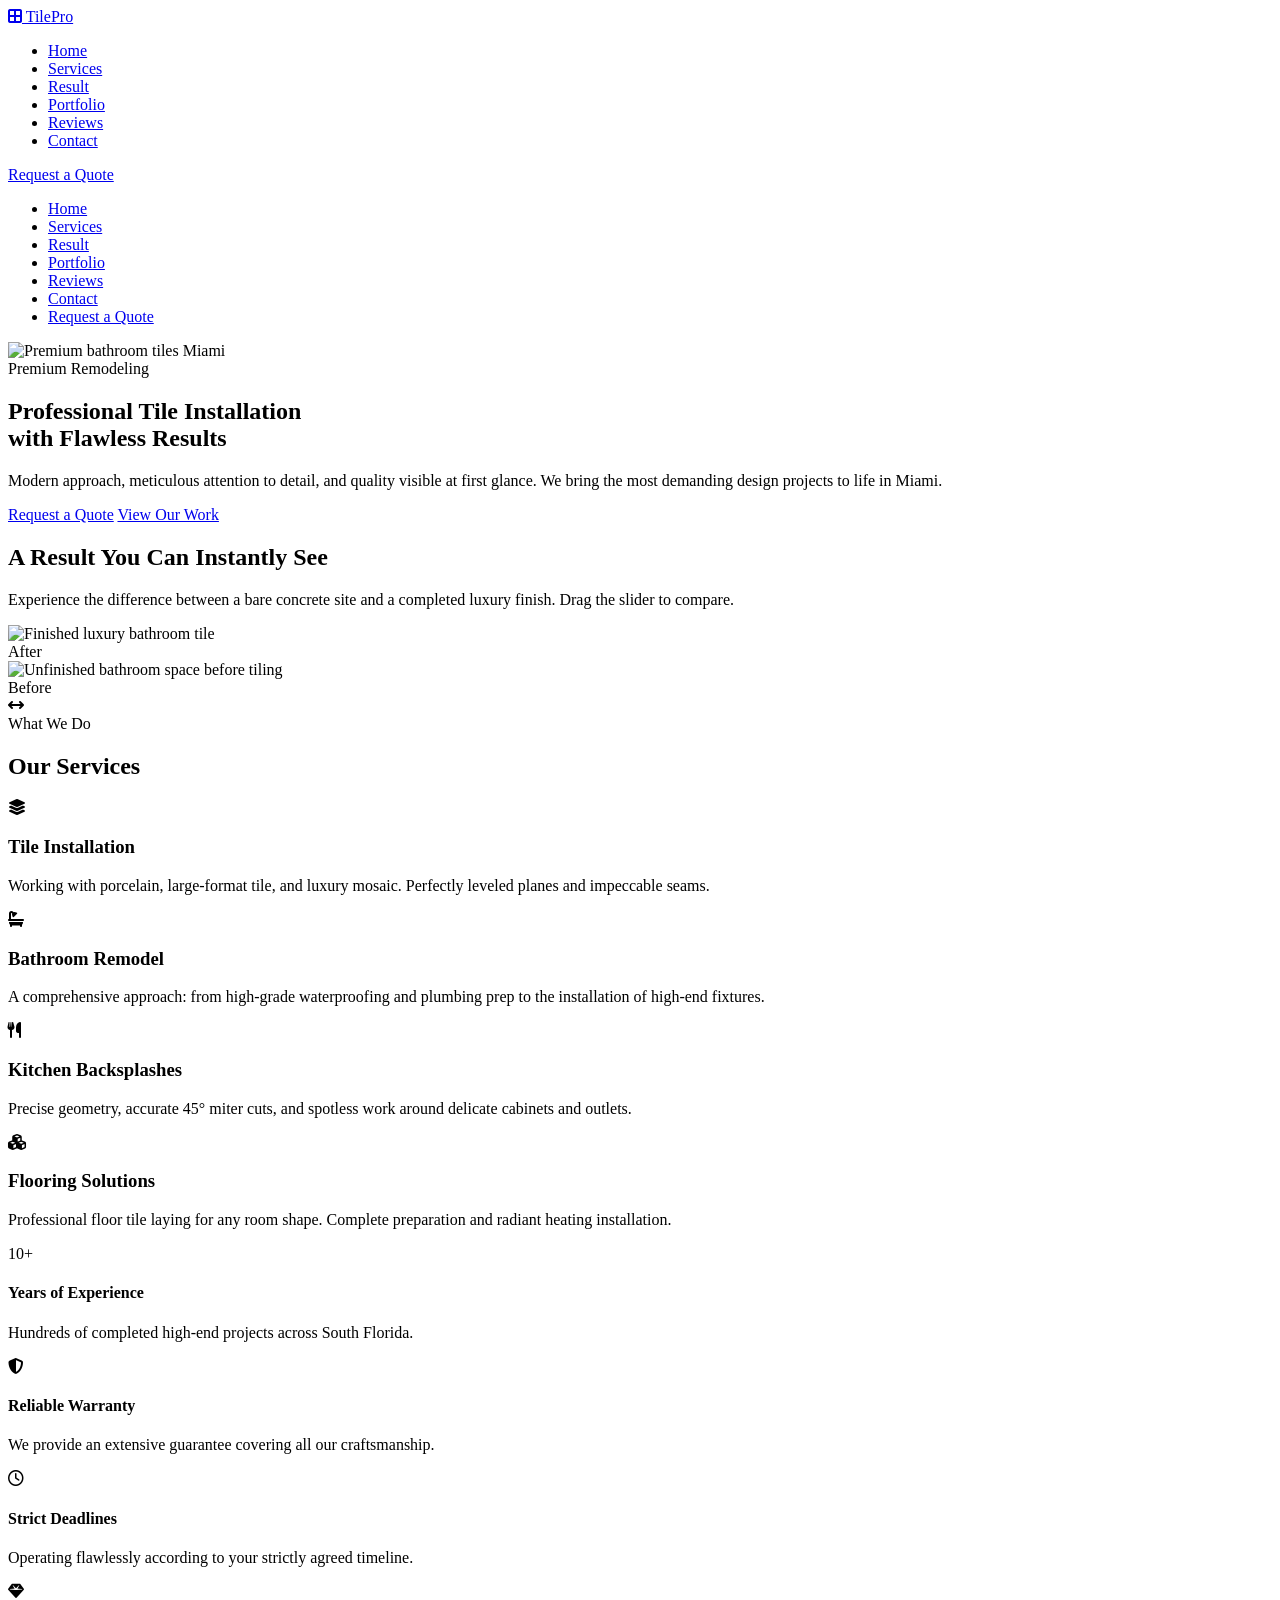
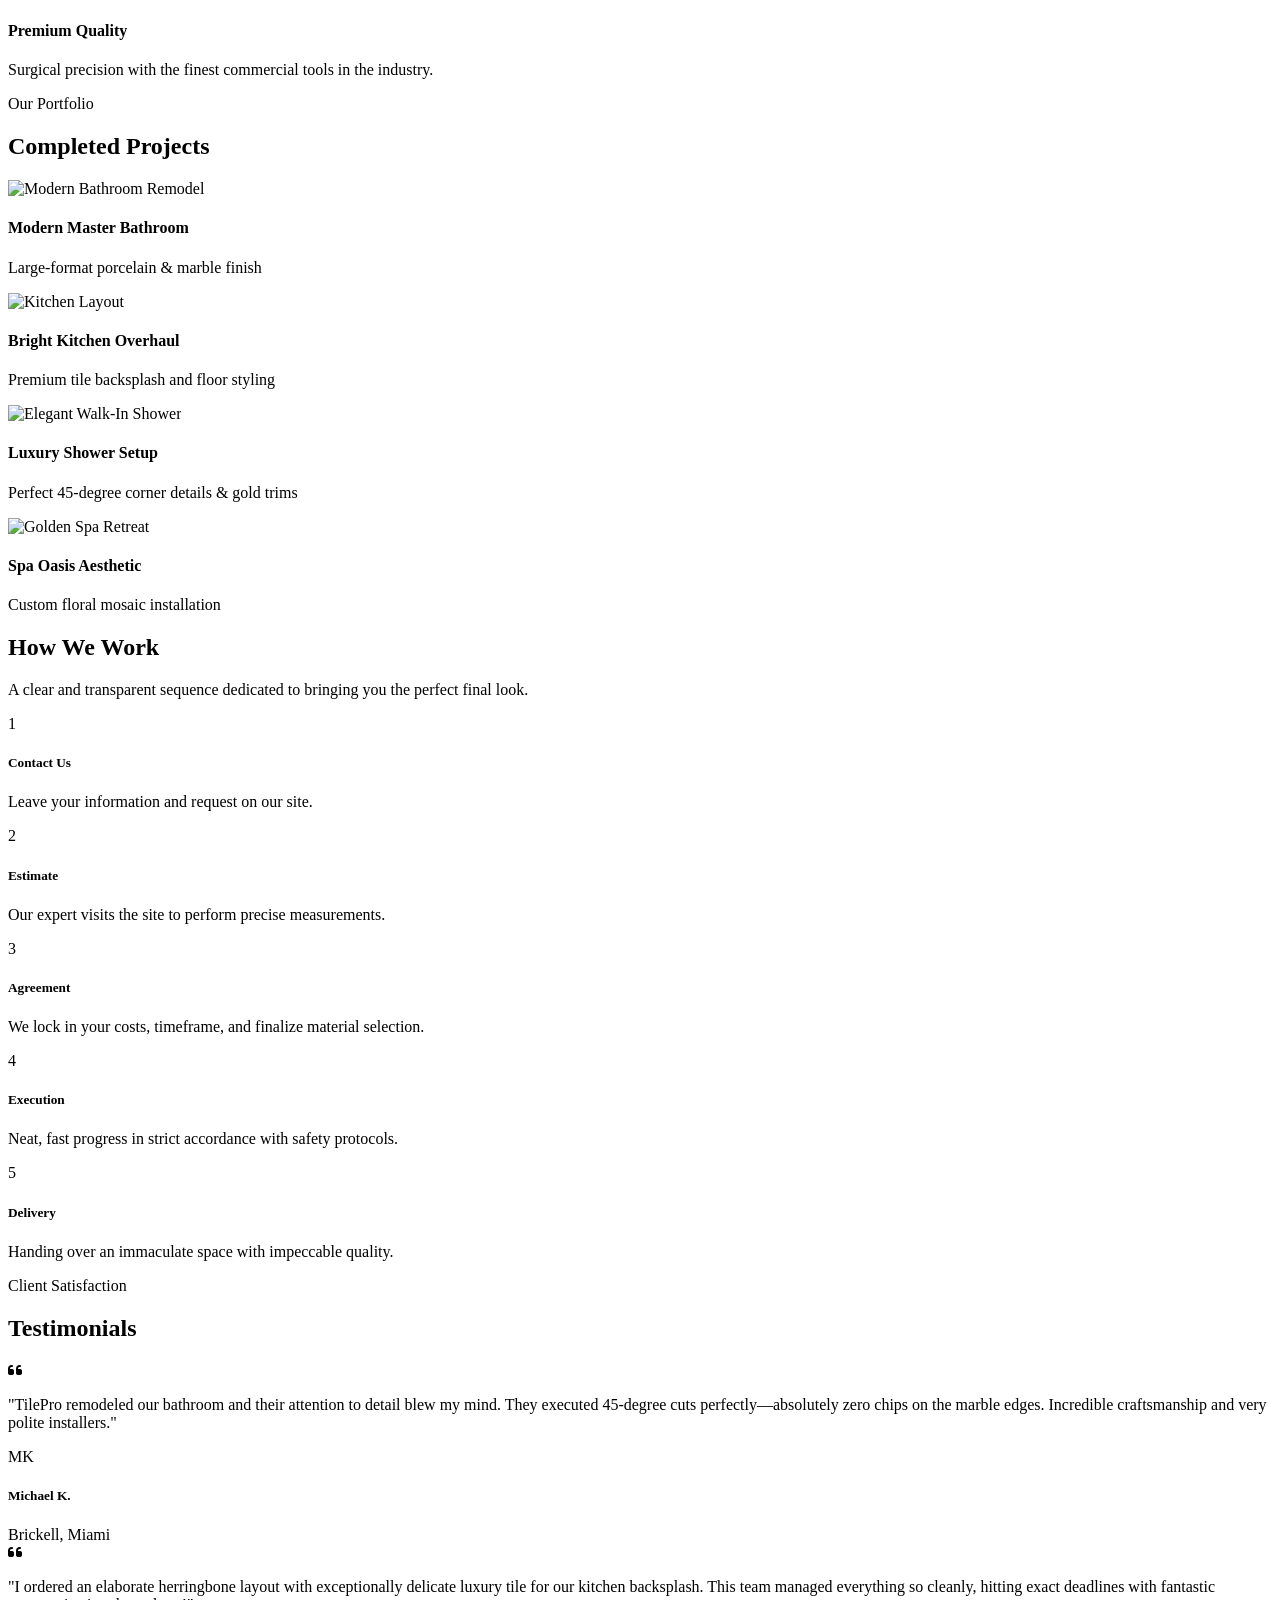
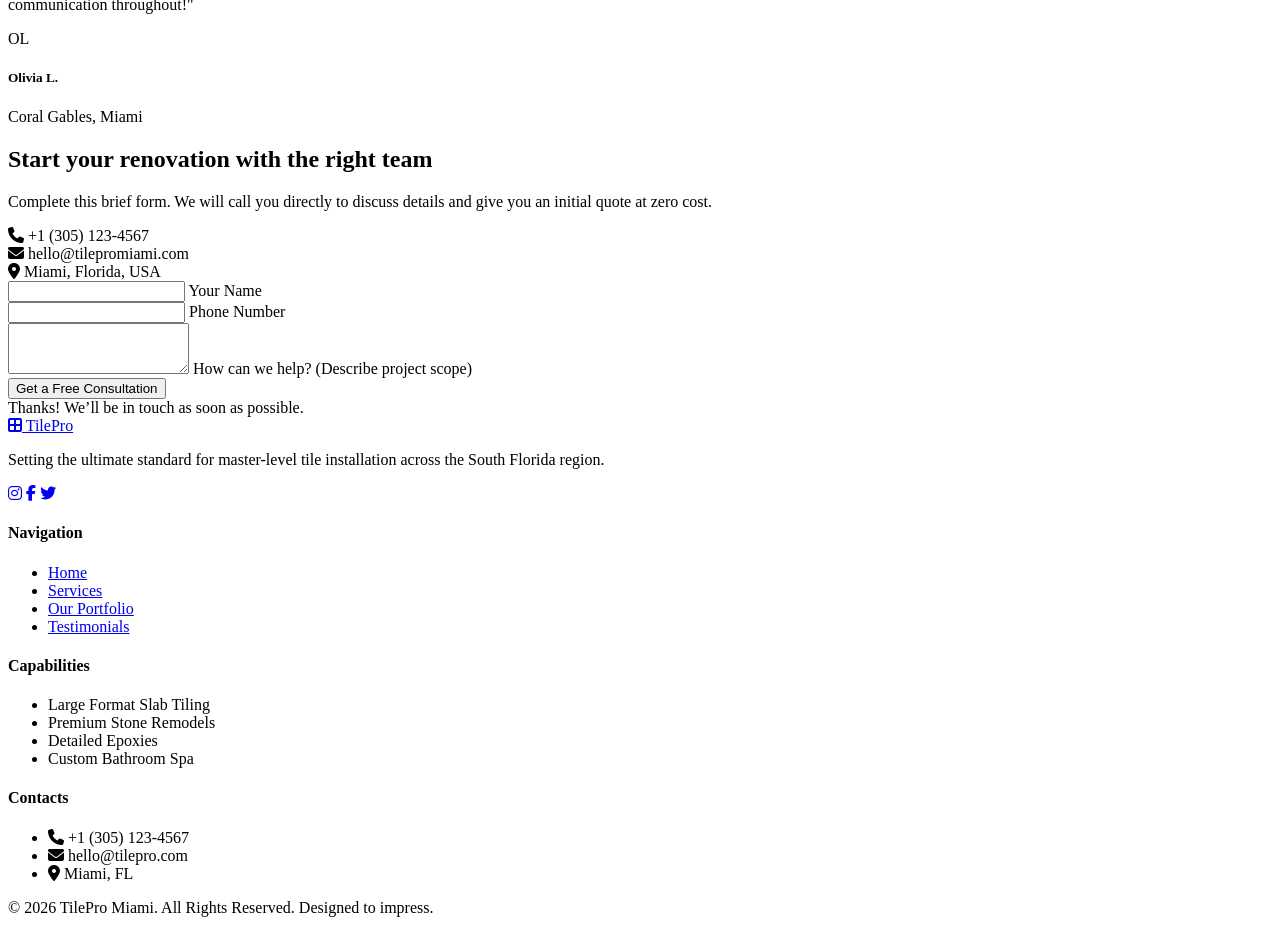
==== commit 28e60300: "Rename index1.html to index.html" ====
--- a/index.html
+++ b/index.html
@@ -1,41 +1,41 @@
 <!DOCTYPE html>
-<html lang="uk">
+<html lang="en">
 <head>
     <meta charset="UTF-8">
     <meta name="viewport" content="width=device-width, initial-scale=1.0">
-    <title>TilePro | Професійна укладка плитки</title>
+    <title>TilePro | Professional Tile Installation in Miami</title>
     
-    <!-- Підключення шрифтів та іконок -->
+    <!-- Fonts and Icons -->
     <link rel="preconnect" href="https://fonts.googleapis.com">
     <link rel="preconnect" href="https://fonts.gstatic.com" crossorigin>
     <link href="https://fonts.googleapis.com/css2?family=Outfit:wght@300;400;500;700&family=Playfair+Display:wght@500;600&display=swap" rel="stylesheet">
     <link rel="stylesheet" href="https://cdnjs.cloudflare.com/ajax/libs/font-awesome/6.4.0/css/all.min.css">
     
-    <!-- Підключення стилів -->
+    <!-- CSS Link -->
     <link rel="stylesheet" href="style.css">
 </head>
 <body>
 
-    <!-- Навігація -->
+    <!-- Header Navigation -->
     <header class="header" id="header">
         <div class="container header-inner">
-            <a href="#" class="logo">
+            <a href="#hero" class="logo">
                 <span class="logo-icon"><i class="fa-solid fa-border-all"></i></span>
                 Tile<span>Pro</span>
             </a>
             
             <nav class="nav">
                 <ul class="nav-list">
-                    <li><a href="#hero">Головна</a></li>
-                    <li><a href="#services">Послуги</a></li>
-                    <li><a href="#before-after">Результат</a></li>
-                    <li><a href="#portfolio">Роботи</a></li>
-                    <li><a href="#reviews">Відгуки</a></li>
-                    <li><a href="#contact">Контакти</a></li>
+                    <li><a href="#hero">Home</a></li>
+                    <li><a href="#services">Services</a></li>
+                    <li><a href="#before-after">Result</a></li>
+                    <li><a href="#portfolio">Portfolio</a></li>
+                    <li><a href="#reviews">Reviews</a></li>
+                    <li><a href="#contact">Contact</a></li>
                 </ul>
             </nav>
 
-            <a href="#contact" class="btn btn-outline desktop-only">Замовити замір</a>
+            <a href="#contact" class="btn btn-outline desktop-only">Request a Quote</a>
 
             <div class="hamburger" id="hamburger">
                 <div class="bar"></div>
@@ -43,16 +43,17 @@
                 <div class="bar"></div>
             </div>
         </div>
-        <!-- Мобільне меню -->
+        
+        <!-- Mobile Navigation -->
         <div class="mobile-menu" id="mobile-menu">
             <ul class="mobile-nav-list">
-                <li><a href="#hero" class="mobile-link">Головна</a></li>
-                <li><a href="#services" class="mobile-link">Послуги</a></li>
-                <li><a href="#before-after" class="mobile-link">Результат</a></li>
-                <li><a href="#portfolio" class="mobile-link">Роботи</a></li>
-                <li><a href="#reviews" class="mobile-link">Відгуки</a></li>
-                <li><a href="#contact" class="mobile-link">Контакти</a></li>
-                <li><a href="#contact" class="btn btn-primary mt-2">Замовити замір</a></li>
+                <li><a href="#hero" class="mobile-link">Home</a></li>
+                <li><a href="#services" class="mobile-link">Services</a></li>
+                <li><a href="#before-after" class="mobile-link">Result</a></li>
+                <li><a href="#portfolio" class="mobile-link">Portfolio</a></li>
+                <li><a href="#reviews" class="mobile-link">Reviews</a></li>
+                <li><a href="#contact" class="mobile-link">Contact</a></li>
+                <li><a href="#contact" class="btn btn-primary mt-2">Request a Quote</a></li>
             </ul>
         </div>
     </header>
@@ -61,16 +62,16 @@
         <!-- Hero Section -->
         <section class="hero" id="hero">
             <div class="hero-bg">
-                <img src="https://images.unsplash.com/photo-1620626011761-996317b8d101?q=80&w=2069&auto=format&fit=crop" alt="Premium bathroom tiles">
+                <img src="https://images.unsplash.com/photo-1620626011761-996317b8d101?q=80&w=2069&auto=format&fit=crop" alt="Premium bathroom tiles Miami">
                 <div class="hero-overlay"></div>
             </div>
             <div class="container hero-content animate-on-scroll">
-                <span class="badge">Преміальний ремонт</span>
-                <h1>Професійна укладка плитки<br> з бездоганним результатом</h1>
-                <p>Сучасний підхід, точність у деталях і якість, яку видно з першого погляду. Втілюємо найвимогливіші дизайн-проєкти у життя.</p>
+                <span class="badge">Premium Remodeling</span>
+                <h1>Professional Tile Installation<br> with Flawless Results</h1>
+                <p>Modern approach, meticulous attention to detail, and quality visible at first glance. We bring the most demanding design projects to life in Miami.</p>
                 <div class="hero-buttons">
-                    <a href="#contact" class="btn btn-primary">Замовити замір</a>
-                    <a href="#portfolio" class="btn btn-secondary">Дивитись роботи</a>
+                    <a href="#contact" class="btn btn-primary">Request a Quote</a>
+                    <a href="#portfolio" class="btn btn-secondary">View Our Work</a>
                 </div>
             </div>
         </section>
@@ -79,26 +80,26 @@
         <section class="before-after-sec" id="before-after">
             <div class="container animate-on-scroll">
                 <div class="section-head center">
-                    <h2 class="title">Результат, який видно одразу</h2>
-                    <p class="subtitle">Оцініть різницю між чорновим об'єктом та завершеним ремонтом. Рухайте повзунок для порівняння.</p>
+                    <h2 class="title">A Result You Can Instantly See</h2>
+                    <p class="subtitle">Experience the difference between a bare concrete site and a completed luxury finish. Drag the slider to compare.</p>
                 </div>
 
                 <div class="slider-wrapper">
-                    <!-- Component -->
+                    <!-- Before/After Slider Component -->
                     <div class="ba-slider" id="ba-slider">
-                        <!-- Після (Base image) -->
+                        <!-- After (Base image) -->
                         <div class="img-container img-after">
-                            <img src="https://images.unsplash.com/photo-1552321554-5fefe8c9ef14?q=80&w=1200&auto=format&fit=crop" alt="Ванна кімната після укладки плитки" draggable="false">
-                            <div class="label label-after">Після</div>
-                        </div>
-
-                        <!-- До (Clipped image via JS CSS var) -->
+                            <img src="after.jpg" alt="Finished luxury bathroom tile" draggable="false">
+                            <div class="label label-after">After</div>
+                        </div>
+
+                        <!-- Before (Clipped image via JS CSS var) -->
                         <div class="img-container img-before">
-                            <img src="https://images.unsplash.com/photo-1503387762-592deb58ef4e?q=80&w=1200&auto=format&fit=crop" alt="Ванна кімната до ремонту, цемент" draggable="false">
-                            <div class="label label-before">До</div>
-                        </div>
-
-                        <!-- Повзунок -->
+                            <img src="before.jpg" alt="Unfinished bathroom space before tiling" draggable="false">
+                            <div class="label label-before">Before</div>
+                        </div>
+
+                        <!-- Slider Handle -->
                         <div class="slider-handle">
                             <div class="slider-handle-circle">
                                 <i class="fa-solid fa-arrows-left-right"></i>
@@ -109,141 +110,152 @@
             </div>
         </section>
 
-        <!-- Services -->
+        <!-- Services Section -->
         <section class="services" id="services">
             <div class="container">
                 <div class="section-head animate-on-scroll">
-                    <span class="accent-text">Що ми робимо</span>
-                    <h2 class="title">Спектр послуг</h2>
+                    <span class="accent-text">What We Do</span>
+                    <h2 class="title">Our Services</h2>
                 </div>
                 
                 <div class="services-grid">
                     <div class="service-card animate-on-scroll">
                         <div class="service-icon"><i class="fa-solid fa-layer-group"></i></div>
-                        <h3>Укладка плитки</h3>
-                        <p>Робота з керамогранітом, мозаїкою та великоформатною плиткою. Ідеальні шви і площина.</p>
+                        <h3>Tile Installation</h3>
+                        <p>Working with porcelain, large-format tile, and luxury mosaic. Perfectly leveled planes and impeccable seams.</p>
                     </div>
                     <div class="service-card animate-on-scroll" style="transition-delay: 0.1s;">
                         <div class="service-icon"><i class="fa-solid fa-bath"></i></div>
-                        <h3>Ремонт ванної під ключ</h3>
-                        <p>Комплексний підхід: від гідроізоляції і труб до монтажу чистової сантехніки.</p>
+                        <h3>Bathroom Remodel</h3>
+                        <p>A comprehensive approach: from high-grade waterproofing and plumbing prep to the installation of high-end fixtures.</p>
                     </div>
                     <div class="service-card animate-on-scroll" style="transition-delay: 0.2s;">
                         <div class="service-icon"><i class="fa-solid fa-utensils"></i></div>
-                        <h3>Кухонний фартух</h3>
-                        <p>Точна геометрія, підрізка кутів під 45° і чиста робота навколо меблів та розеток.</p>
+                        <h3>Kitchen Backsplashes</h3>
+                        <p>Precise geometry, accurate 45° miter cuts, and spotless work around delicate cabinets and outlets.</p>
                     </div>
                     <div class="service-card animate-on-scroll" style="transition-delay: 0.3s;">
                         <div class="service-icon"><i class="fa-solid fa-cubes"></i></div>
-                        <h3>Підлогове покриття</h3>
-                        <p>Укладка плитки на підлогу будь-якої складності. Монтаж системи "тепла підлога".</p>
-                    </div>
-                </div>
-            </div>
-        </section>
-
-        <!-- Advantages -->
+                        <h3>Flooring Solutions</h3>
+                        <p>Professional floor tile laying for any room shape. Complete preparation and radiant heating installation.</p>
+                    </div>
+                </div>
+            </div>
+        </section>
+
+        <!-- Advantages Section -->
         <section class="advantages" id="advantages">
             <div class="container">
                 <div class="adv-grid animate-on-scroll">
                     <div class="adv-item">
                         <span class="adv-num">10+</span>
-                        <h4>Років досвіду</h4>
-                        <p>Успішно реалізовано сотні об'єктів.</p>
+                        <h4>Years of Experience</h4>
+                        <p>Hundreds of completed high-end projects across South Florida.</p>
                     </div>
                     <div class="adv-item">
                         <span class="adv-num"><i class="fa-solid fa-shield-halved"></i></span>
-                        <h4>Гарантія якості</h4>
-                        <p>Даємо гарантію на виконані роботи від 3-х років.</p>
+                        <h4>Reliable Warranty</h4>
+                        <p>We provide an extensive guarantee covering all our craftsmanship.</p>
                     </div>
                     <div class="adv-item">
                         <span class="adv-num"><i class="fa-regular fa-clock"></i></span>
-                        <h4>Точні терміни</h4>
-                        <p>Працюємо строго за затвердженим графіком.</p>
+                        <h4>Strict Deadlines</h4>
+                        <p>Operating flawlessly according to your strictly agreed timeline.</p>
                     </div>
                     <div class="adv-item">
                         <span class="adv-num"><i class="fa-solid fa-gem"></i></span>
-                        <h4>Преміум якість</h4>
-                        <p>Акуратні стики, бездоганна різання, професійний інструмент.</p>
-                    </div>
-                </div>
-            </div>
-        </section>
-
-        <!-- Portfolio -->
+                        <h4>Premium Quality</h4>
+                        <p>Surgical precision with the finest commercial tools in the industry.</p>
+                    </div>
+                </div>
+            </div>
+        </section>
+
+        <!-- Portfolio Section -->
         <section class="portfolio" id="portfolio">
             <div class="container">
                 <div class="section-head center animate-on-scroll">
-                    <span class="accent-text">Наше портфоліо</span>
-                    <h2 class="title">Реалізовані проєкти</h2>
+                    <span class="accent-text">Our Portfolio</span>
+                    <h2 class="title">Completed Projects</h2>
                 </div>
                 
                 <div class="portfolio-grid">
+                    <!-- Images referenced here to your custom filenames -->
                     <div class="portfolio-item animate-on-scroll">
-                        <img src="https://images.unsplash.com/photo-1620408546114-c36b6fecabeb?q=80&w=800&auto=format&fit=crop" alt="Проєкт 1">
+                        <img src="project1.jpg" alt="Modern Bathroom Remodel">
                         <div class="portfolio-info">
-                            <h4>Ванна кімната "Модерн"</h4>
-                            <p>Широкоформатний керамограніт</p>
+                            <h4>Modern Master Bathroom</h4>
+                            <p>Large-format porcelain & marble finish</p>
                         </div>
                     </div>
                     <div class="portfolio-item animate-on-scroll" style="transition-delay: 0.1s;">
-                        <img src="https://images.unsplash.com/photo-1600566753376-12c8ab7fb75b?q=80&w=800&auto=format&fit=crop" alt="Проєкт 2">
+                        <img src="project2.jpg" alt="Kitchen Layout">
                         <div class="portfolio-info">
-                            <h4>Кухня "Світла класика"</h4>
-                            <p>Керамічний фартух та підлога</p>
+                            <h4>Bright Kitchen Overhaul</h4>
+                            <p>Premium tile backsplash and floor styling</p>
                         </div>
                     </div>
                     <div class="portfolio-item animate-on-scroll" style="transition-delay: 0.2s;">
-                        <img src="https://images.unsplash.com/photo-1584622650111-993a426fbf0a?q=80&w=800&auto=format&fit=crop" alt="Проєкт 3">
+                        <img src="project3.jpg" alt="Elegant Walk-In Shower">
                         <div class="portfolio-info">
-                            <h4>Душова зона</h4>
-                            <p>Кути 45° та епоксидна фуга</p>
+                            <h4>Luxury Shower Setup</h4>
+                            <p>Perfect 45-degree corner details & gold trims</p>
                         </div>
                     </div>
                     <div class="portfolio-item animate-on-scroll" style="transition-delay: 0.3s;">
-                        <img src="https://images.unsplash.com/photo-1554109726-17fa13cba945?q=80&w=800&auto=format&fit=crop" alt="Проєкт 4">
+                        <img src="project4.jpg" alt="Golden Spa Retreat">
                         <div class="portfolio-info">
-                            <h4>Спа-ванна</h4>
-                            <p>Ексклюзивна мозаїка</p>
-                        </div>
-                    </div>
-                </div>
-            </div>
-        </section>
-
-        <!-- How we work -->
+                            <h4>Spa Oasis Aesthetic</h4>
+                            <p>Custom floral mosaic installation</p>
+                        </div>
+                    </div>
+                </div>
+            </div>
+        </section>
+
+        <!-- How we work Section -->
         <section class="process" id="process">
             <div class="container animate-on-scroll">
                 <div class="section-head center">
-                    <h2 class="title">Як ми працюємо</h2>
-                    <p class="subtitle">Простий та прозорий алгоритм співпраці для ідеального результату</p>
+                    <h2 class="title">How We Work</h2>
+                    <p class="subtitle">A clear and transparent sequence dedicated to bringing you the perfect final look.</p>
                 </div>
                 
                 <div class="timeline">
                     <div class="time-step">
                         <div class="step-circle">1</div>
-                        <h5>Заявка</h5>
-                        <p>Ви залишаєте контакт на сайті.</p>
+                        <div class="step-text">
+                            <h5>Contact Us</h5>
+                            <p>Leave your information and request on our site.</p>
+                        </div>
                     </div>
                     <div class="time-step">
                         <div class="step-circle">2</div>
-                        <h5>Замір</h5>
-                        <p>Наш майстер приїздить на об'єкт.</p>
+                        <div class="step-text">
+                            <h5>Estimate</h5>
+                            <p>Our expert visits the site to perform precise measurements.</p>
+                        </div>
                     </div>
                     <div class="time-step">
                         <div class="step-circle">3</div>
-                        <h5>Деталі</h5>
-                        <p>Фіксуємо ціну та підбираємо матеріал.</p>
+                        <div class="step-text">
+                            <h5>Agreement</h5>
+                            <p>We lock in your costs, timeframe, and finalize material selection.</p>
+                        </div>
                     </div>
                     <div class="time-step">
                         <div class="step-circle">4</div>
-                        <h5>Роботи</h5>
-                        <p>Охайне виконання з дотриманням норм.</p>
+                        <div class="step-text">
+                            <h5>Execution</h5>
+                            <p>Neat, fast progress in strict accordance with safety protocols.</p>
+                        </div>
                     </div>
                     <div class="time-step">
                         <div class="step-circle">5</div>
-                        <h5>Результат</h5>
-                        <p>Здача ідеально чистого об'єкта.</p>
+                        <div class="step-text">
+                            <h5>Delivery</h5>
+                            <p>Handing over an immaculate space with impeccable quality.</p>
+                        </div>
                     </div>
                 </div>
             </div>
@@ -253,30 +265,30 @@
         <section class="reviews" id="reviews">
             <div class="container animate-on-scroll">
                 <div class="section-head center">
-                    <span class="accent-text">Клієнти про нас</span>
-                    <h2 class="title">Відгуки замовників</h2>
+                    <span class="accent-text">Client Satisfaction</span>
+                    <h2 class="title">Testimonials</h2>
                 </div>
                 
                 <div class="review-grid">
                     <div class="review-card">
                         <div class="quote-icon"><i class="fa-solid fa-quote-left"></i></div>
-                        <p class="rev-text">"Хлопці зробили ванну ідеально. Робили підрізку під кутом 45 градусів — вийшло дуже естетично і без жодних сколів. Дуже задоволений підходом та відношенням до чистоти на об'єкті."</p>
+                        <p class="rev-text">"TilePro remodeled our bathroom and their attention to detail blew my mind. They executed 45-degree cuts perfectly—absolutely zero chips on the marble edges. Incredible craftsmanship and very polite installers."</p>
                         <div class="rev-author">
-                            <div class="rev-avatar">МК</div>
+                            <div class="rev-avatar">MK</div>
                             <div>
-                                <h5>Максим К.</h5>
-                                <span>Київ</span>
+                                <h5>Michael K.</h5>
+                                <span>Brickell, Miami</span>
                             </div>
                         </div>
                     </div>
                     <div class="review-card">
                         <div class="quote-icon"><i class="fa-solid fa-quote-left"></i></div>
-                        <p class="rev-text">"Замовляли фартух на кухню із дорогої плитки, хвилювались за результат. Але TilePro впоралися бездоганно. Всі лінії рівненькі, працювали швидко і злагоджено."</p>
+                        <p class="rev-text">"I ordered an elaborate herringbone layout with exceptionally delicate luxury tile for our kitchen backsplash. This team managed everything so cleanly, hitting exact deadlines with fantastic communication throughout!"</p>
                         <div class="rev-author">
-                            <div class="rev-avatar">ОЛ</div>
+                            <div class="rev-avatar">OL</div>
                             <div>
-                                <h5>Ольга Л.</h5>
-                                <span>Ірпінь</span>
+                                <h5>Olivia L.</h5>
+                                <span>Coral Gables, Miami</span>
                             </div>
                         </div>
                     </div>
@@ -289,40 +301,40 @@
             <div class="container animate-on-scroll">
                 <div class="contact-box">
                     <div class="contact-info">
-                        <h2>Почніть ваш ремонт з правильних людей</h2>
-                        <p>Заповніть форму, і наш фахівець зателефонує вам для безкоштовної консультації та розрахунку орієнтовної вартості.</p>
+                        <h2>Start your renovation with the right team</h2>
+                        <p>Complete this brief form. We will call you directly to discuss details and give you an initial quote at zero cost.</p>
                         
                         <div class="contact-list">
                             <div class="c-item">
                                 <i class="fa-solid fa-phone"></i>
-                                <span>+38 (099) 123-45-67</span>
+                                <span>+1 (305) 123-4567</span>
                             </div>
                             <div class="c-item">
                                 <i class="fa-solid fa-envelope"></i>
-                                <span>hello@tilepro.ua</span>
+                                <span>hello@tilepromiami.com</span>
                             </div>
                             <div class="c-item">
                                 <i class="fa-solid fa-location-dot"></i>
-                                <span>м. Київ, Україна</span>
+                                <span>Miami, Florida, USA</span>
                             </div>
                         </div>
                     </div>
                     <div class="contact-form-wrap">
-                        <form id="contactForm" class="form">
+                        <form id="contactForm" class="form" autocomplete="off">
                             <div class="input-group">
                                 <input type="text" id="name" placeholder=" " required>
-                                <label for="name">Ваше ім'я</label>
+                                <label for="name">Your Name</label>
                             </div>
                             <div class="input-group">
                                 <input type="tel" id="phone" placeholder=" " required>
-                                <label for="phone">Номер телефону</label>
+                                <label for="phone">Phone Number</label>
                             </div>
                             <div class="input-group">
                                 <textarea id="message" rows="3" placeholder=" " required></textarea>
-                                <label for="message">Повідомлення (які роботи потрібні?)</label>
-                            </div>
-                            <button type="submit" class="btn btn-primary w-100">Отримати консультацію</button>
-                            <div id="form-message" class="form-success-message">Дякуємо! Ми зв'яжемося з вами найближчим часом.</div>
+                                <label for="message">How can we help? (Describe project scope)</label>
+                            </div>
+                            <button type="submit" class="btn btn-primary w-100">Get a Free Consultation</button>
+                            <div id="form-message" class="form-success-message">Thanks! We’ll be in touch as soon as possible.</div>
                         </form>
                     </div>
                 </div>
@@ -334,53 +346,53 @@
     <footer class="footer">
         <div class="container footer-grid">
             <div class="footer-col brand-col">
-                <a href="#" class="logo">
+                <a href="#hero" class="logo">
                     <span class="logo-icon"><i class="fa-solid fa-border-all"></i></span>
                     Tile<span>Pro</span>
                 </a>
-                <p>Еталонна якість укладання плитки та комплексних рішень для ванних кімнат у вашому місті.</p>
+                <p>Setting the ultimate standard for master-level tile installation across the South Florida region.</p>
                 <div class="socials">
                     <a href="#"><i class="fa-brands fa-instagram"></i></a>
                     <a href="#"><i class="fa-brands fa-facebook-f"></i></a>
-                    <a href="#"><i class="fa-brands fa-telegram"></i></a>
+                    <a href="#"><i class="fa-brands fa-twitter"></i></a>
                 </div>
             </div>
             
             <div class="footer-col">
-                <h4>Навігація</h4>
+                <h4>Navigation</h4>
                 <ul>
-                    <li><a href="#hero">Головна</a></li>
-                    <li><a href="#services">Наші Послуги</a></li>
-                    <li><a href="#portfolio">Портфоліо</a></li>
-                    <li><a href="#reviews">Відгуки</a></li>
+                    <li><a href="#hero">Home</a></li>
+                    <li><a href="#services">Services</a></li>
+                    <li><a href="#portfolio">Our Portfolio</a></li>
+                    <li><a href="#reviews">Testimonials</a></li>
                 </ul>
             </div>
             
             <div class="footer-col">
-                <h4>Послуги</h4>
+                <h4>Capabilities</h4>
                 <ul>
-                    <li>Крупноформатна плитка</li>
-                    <li>Ванна під ключ</li>
-                    <li>Епоксидна затірка</li>
-                    <li>Тепла підлога</li>
+                    <li>Large Format Slab Tiling</li>
+                    <li>Premium Stone Remodels</li>
+                    <li>Detailed Epoxies</li>
+                    <li>Custom Bathroom Spa</li>
                 </ul>
             </div>
 
             <div class="footer-col">
-                <h4>Контакти</h4>
+                <h4>Contacts</h4>
                 <ul class="contacts-footer">
-                    <li><i class="fa-solid fa-phone"></i> +38 (099) 123-45-67</li>
-                    <li><i class="fa-solid fa-envelope"></i> hello@tilepro.ua</li>
-                    <li><i class="fa-solid fa-location-dot"></i> м. Київ</li>
+                    <li><i class="fa-solid fa-phone"></i> +1 (305) 123-4567</li>
+                    <li><i class="fa-solid fa-envelope"></i> hello@tilepro.com</li>
+                    <li><i class="fa-solid fa-location-dot"></i> Miami, FL</li>
                 </ul>
             </div>
         </div>
         <div class="footer-bottom container">
-            <p>&copy; 2026 TilePro. Усі права захищено. Створено з пристрастю до якості.</p>
+            <p>&copy; 2026 TilePro Miami. All Rights Reserved. Designed to impress.</p>
         </div>
     </footer>
 
-    <!-- Підключення JavaScript -->
+    <!-- JS Files link -->
     <script src="script.js"></script>
 </body>
-</html>+</html>
